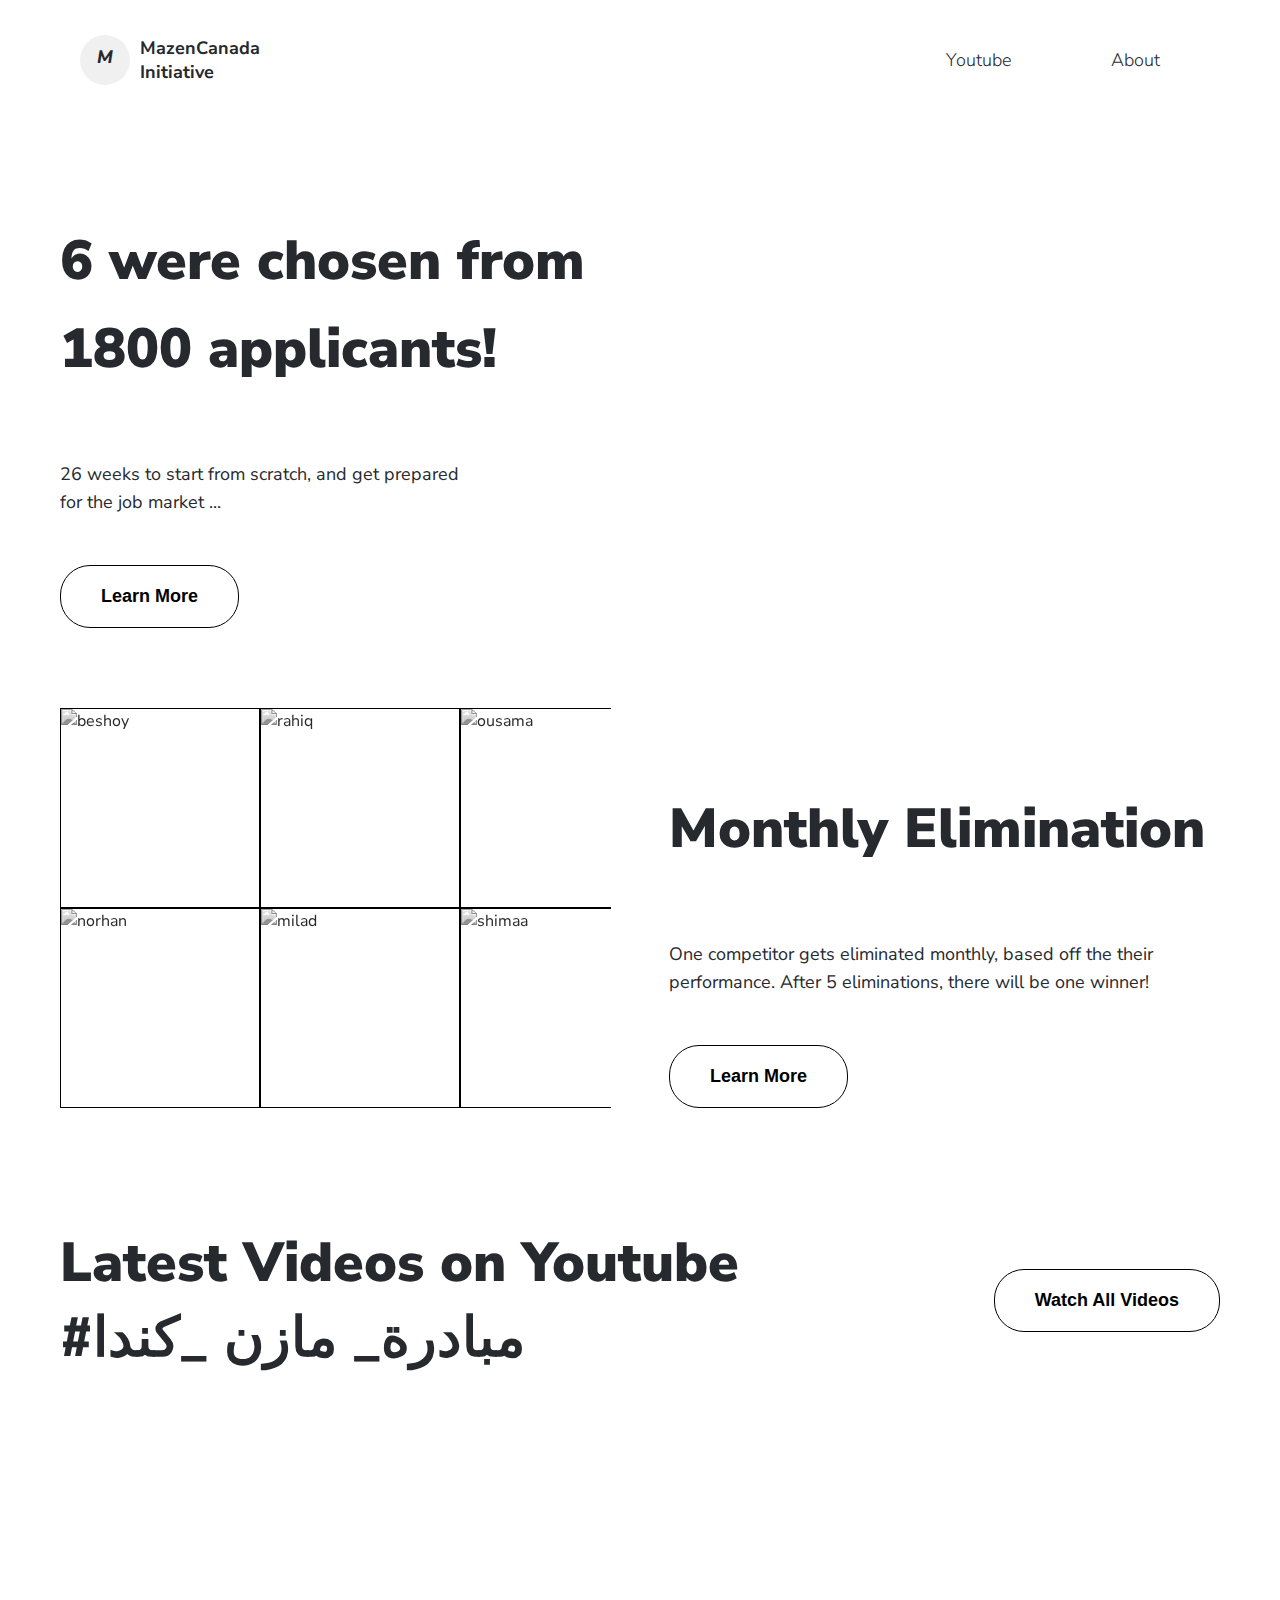
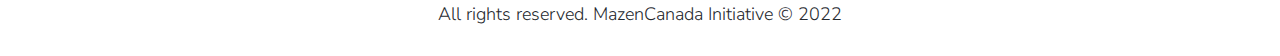
==== index.html @ f6986a7c "Add files via upload" ====
<!DOCTYPE html>
<html lang="en">
<head>
    <meta charset="UTF-8">
    <meta name="viewport" content="width=device-width, initial-scale=1.0">
    <title>Home Page</title>
    <link rel="preconnect" href="https://fonts.googleapis.com">
    <link rel="preconnect" href="https://fonts.gstatic.com" crossorigin>
    <link href="https://fonts.googleapis.com/css2?family=Nunito+Sans:ital,wght@0,200;0,300;0,400;0,600;0,700;0,800;0,900;1,200;1,300;1,400;1,600;1,700;1,800;1,900&display=swap" rel="stylesheet">
    <script src="https://kit.fontawesome.com/1a3fc10212.js" crossorigin="anonymous"></script>       <link rel="stylesheet" href="style.css">
</head>
<body>
<header>
<!--navbar-->
    <nav>
        <div id="logo">
            <span>M</span>
        <span>MazenCanada <br> Initiative </span>
</div>
        <ul class="list">
        <li class="list-item"><a href="#">Youtube</a></li>
        <li class="list-item"><a href="about.html">About</a></li>
        </ul>
    </nav>
</header>
<!--Intro Section-->
<div id="section-intro">
    <div class="section1-right">
        <h1>6 were chosen from 1800 applicants!</h1>
        <p>26 weeks to start from scratch, and get prepared <br>
            for the job market ...</p>
            <button>Learn More</button>
    </div>
    <div class="section1-left">
        <iframe width="560" height="315" src="https://www.youtube.com/embed/KopsDYBdteY" title="YouTube video player" frameborder="0" allow="accelerometer; autoplay; clipboard-write; encrypted-media; gyroscope; picture-in-picture" allowfullscreen></iframe>
    </div>
</div>
<!--Intro Section 2-->
<div id="section-intro-2">
<div class="grid">
<img src="https://ca.slack-edge.com/T03KWL6Q71S-U03MN9F2ALT-3164ac6215a7-512" alt="beshoy">
<img src="https://ca.slack-edge.com/T03KWL6Q71S-U03MFNPNQAJ-4d7bcab7f4fd-512" alt="rahiq">
<img src="https://ca.slack-edge.com/T03KWL6Q71S-U03MNAZ8VLJ-5519c543bf0c-512" alt="ousama">
<img src="https://ca.slack-edge.com/T03KWL6Q71S-U03MNAZRK6W-f6dfd2cdd8a4-512" alt="norhan">
<img src="https://ca.slack-edge.com/T03KWL6Q71S-U03MN9F61S7-f5ac47cabd04-512" alt="milad">
<img src="https://ca.slack-edge.com/T03KWL6Q71S-U03MQP2DLE8-10cdf4c47347-512" alt="shimaa">
</div>
<div>
    <h1>Monthly Elimination</h1>
    <p>One competitor gets eliminated monthly, based off the
        their performance. After 5 eliminations, there will be one
        winner!</p>
    <button>Learn More</button>
</div>
</div>

<!--Latest Videos-->
<div id="section-latestVideos">
    <div class="container">
        <div>  <h1 >Latest Videos on Youtube 
            <br>
            #مبادرة_ مازن _كندا 
         </h1></div>
        <div><button>Watch All Videos</button></div>
     
    </div>
        <div id="latest-videos">
            
    </div>
<div id="test">
    
</div>
</div>

    <!--footer-->
    <footer>   
        <p>All rights reserved. MazenCanada Initiative © 2022</p>
    </footer>
    <script src="script.js"></script>
</body>
</html>
---- style.css ----
* {
    box-sizing: border-box;
    padding: 0;
    overflow-x: hidden
  }
  body{
    font-family: 'Nunito Sans', sans-serif ;
    color:#26292E ;
    background-color: white;
    margin: 0;
    max-width: 100% ;
    overflow-x: hidden ;
  }

#logo span:first-of-type {
    background-color: rgb(240, 240, 240);
    border-radius: 50%;
    width: 50px;
    height: 50px;
    padding-top:10px;
    text-transform: capitalize;
    font-style : italic;
    font-weight: 800;
    margin: 0 10px;
    text-align: center;
}
#logo span:nth-child(2){
    font-weight: 700;

}
#logo{
    display: flex;
    justify-content: space-between;
    align-items: center;
}
nav{
    display: flex;
    justify-content: space-between;
    padding: 30px;
    font-size:18px;
    align-items: center;
    width:1200px;
    margin: 0 auto;
  
}
.list{
    display: flex;
    list-style: none;
}
.list-item a{
text-decoration: none;
color:inherit;
font-weight: 300;
margin: 0 50px;
}

#section-intro,#section-intro-2{
    width:1200px;
    display: grid;
    grid-template-columns:1fr 1fr;
    margin: 40px auto;
    padding: 20px;
    line-height: 1.6;
    column-gap: 5%;
    align-items: flex-end;
}
#section-latestVideos
{
    width:1200px;
    margin: 40px auto;
    padding: 20px;

}
#section-intro h1,#section-intro-2 h1,.container h1{
    font-size: 55px;
    font-weight:900;
}
#section-intro p,#section-intro-2 p{
    font-size:18px ;
    padding: 30px 0;
    line-height: 1.6;
}
button{
    font-size: 18px;
    font-weight: bold;
    border-radius: 30px;
    padding: 20px 40px;
    border: 1px black solid;
    background-color: white;
    cursor: pointer;

}

.grid{
    display: grid;
    grid-template-columns: repeat(3,1fr);
    grid-template-rows: repeat(2,1fr);
    
}

.grid img{
    width: 200px;
    height: 200px;
    border: 1px solid black;
    filter: grayscale(100%);
}
.grid img:hover{
    filter: grayscale(0);
}

#latest-videos {
    display: grid;
    grid-template-columns: repeat(3,1fr);
    justify-content:center;
    margin:60px 60px 20px 60px;
    
   
}
.Videos{
    width:300px ;
    height:300px;
    border: 1px solid black;
}



.container{
    display: flex;
    justify-content: space-between;
    align-items: center;
    margin-bottom: 80px;
    
}
footer p{
    font-size: 18px;
   margin: 30px auto;
    text-align: center;
    font-weight: 300;
}

.icon{
    position: relative;
    left: 130px;
    top:150px;
    color:#FF0000;
    font-size: 50px;
}

.title{
    position: relative;
    color:white;
    top:-70px;
    text-align: center;
    font-size: 15px;
    max-width: 300px;
}
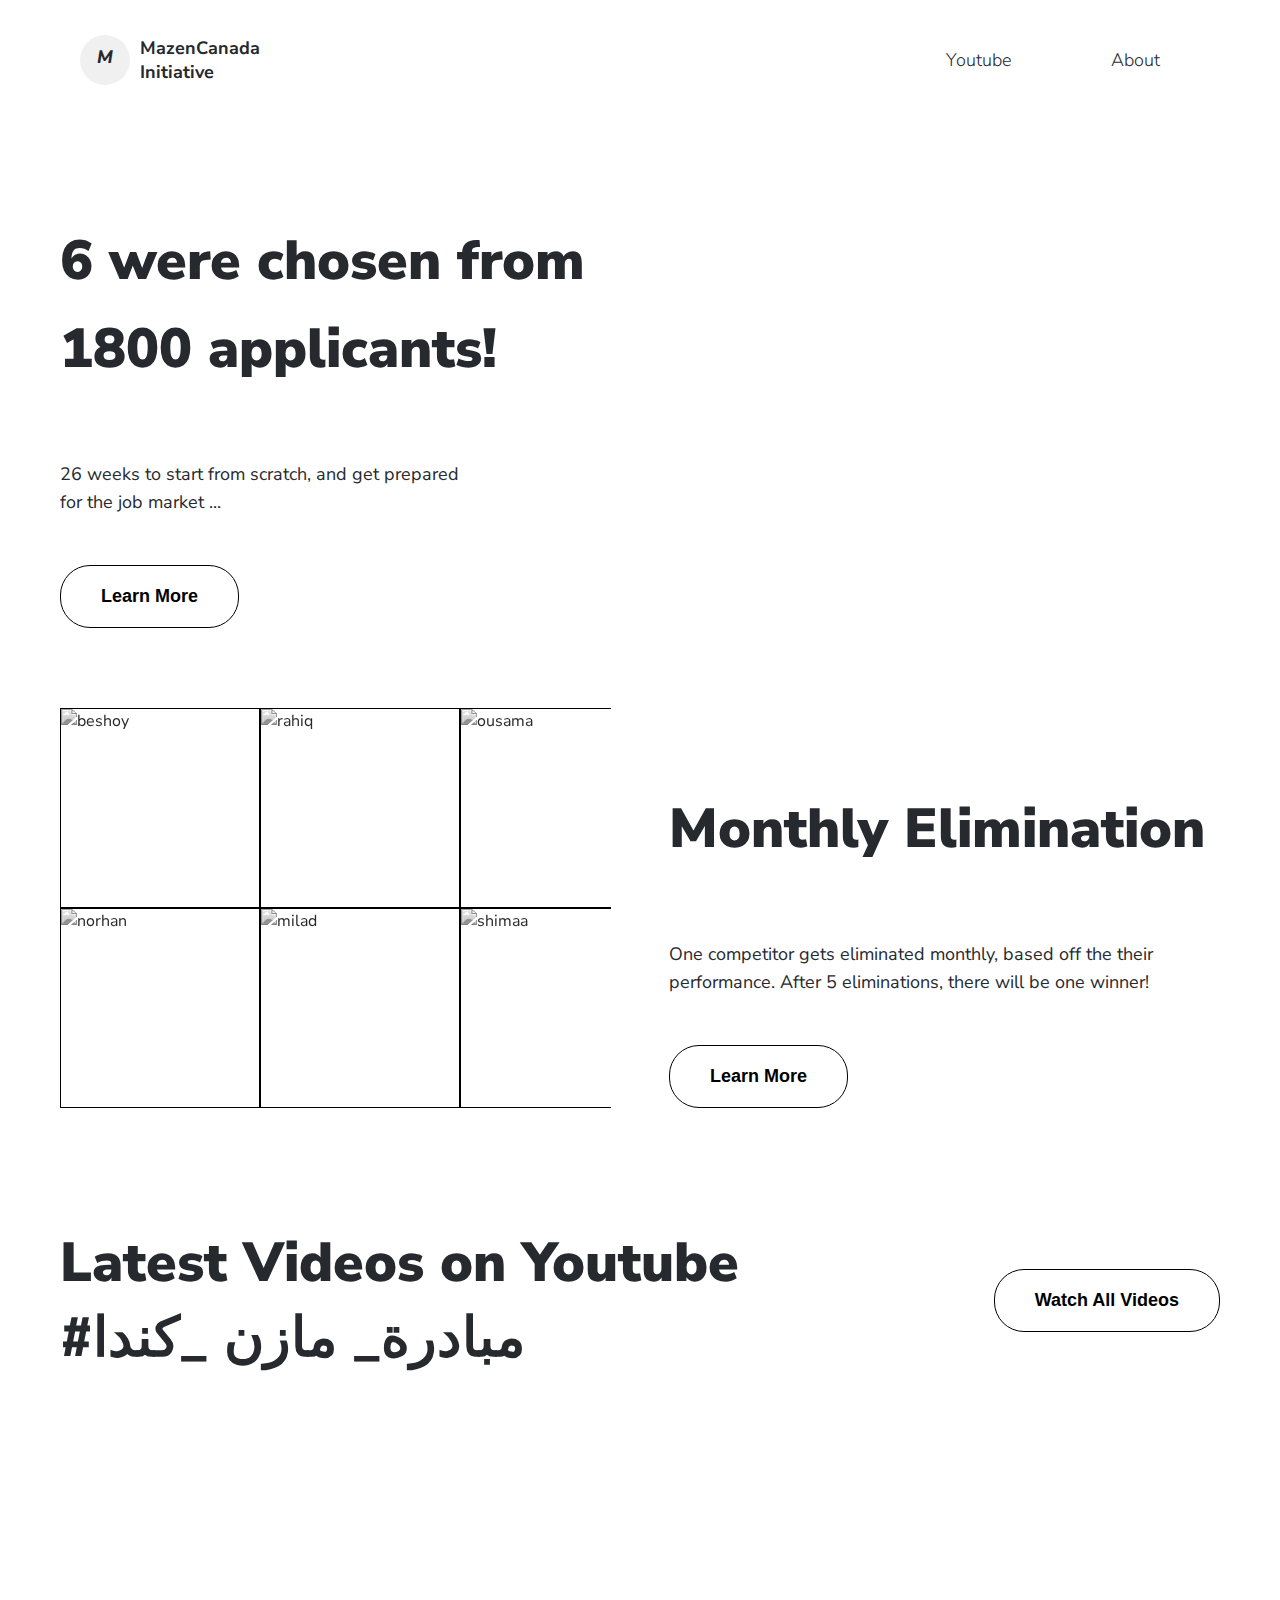
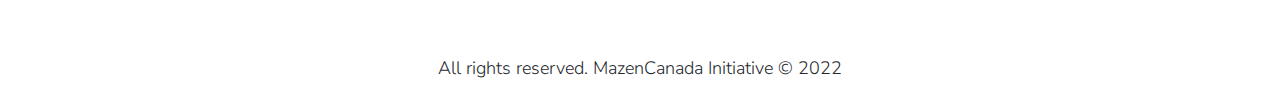
==== commit ef8c4cf7: "Update index.html" ====
--- a/index.html
+++ b/index.html
@@ -65,17 +65,40 @@
      
     </div>
         <div id="latest-videos">
-            
-    </div>
-<div id="test">
-    
+
+            <!--video1-->
+            <div class="box">
+                <img  class="img" src="">
+                <p class="Vtitle"></p>
+                <a class="clickme"><i class="fa-solid fa-play"></i></a>
+
+            </div>
+            <!--video2-->
+            <div class="box">
+                <img class="img" src="">
+                <p class="Vtitle"></p>
+                <a class="clickme"><i class="fa-solid fa-play"></i></a>
+            </div>
+
+            <!--video3-->
+            <div class="box">
+                <img class="img" src="">
+                <p class="Vtitle"></p>
+                <a class="clickme"><i class="fa-solid fa-play"></i></a>
+
+            </div>
+
+    </div>    
+
 </div>
 </div>
 
     <!--footer-->
     <footer>   
         <p>All rights reserved. MazenCanada Initiative © 2022</p>
-    </footer>
+        </footer>
+
+
     <script src="script.js"></script>
 </body>
-</html>+</html>
--- a/style.css
+++ b/style.css
@@ -140,16 +140,21 @@
 
 .icon{
     position: relative;
-    left: 130px;
-    top:150px;
+    left: 170px;
+    top:-80px;
     color:#FF0000;
     font-size: 50px;
 }
 
+
+.icon:hover{
+    color:#ffd3d3
+}
 .title{
     position: relative;
     color:white;
     top:-70px;
+    left:40px;
     text-align: center;
     font-size: 15px;
     max-width: 300px;
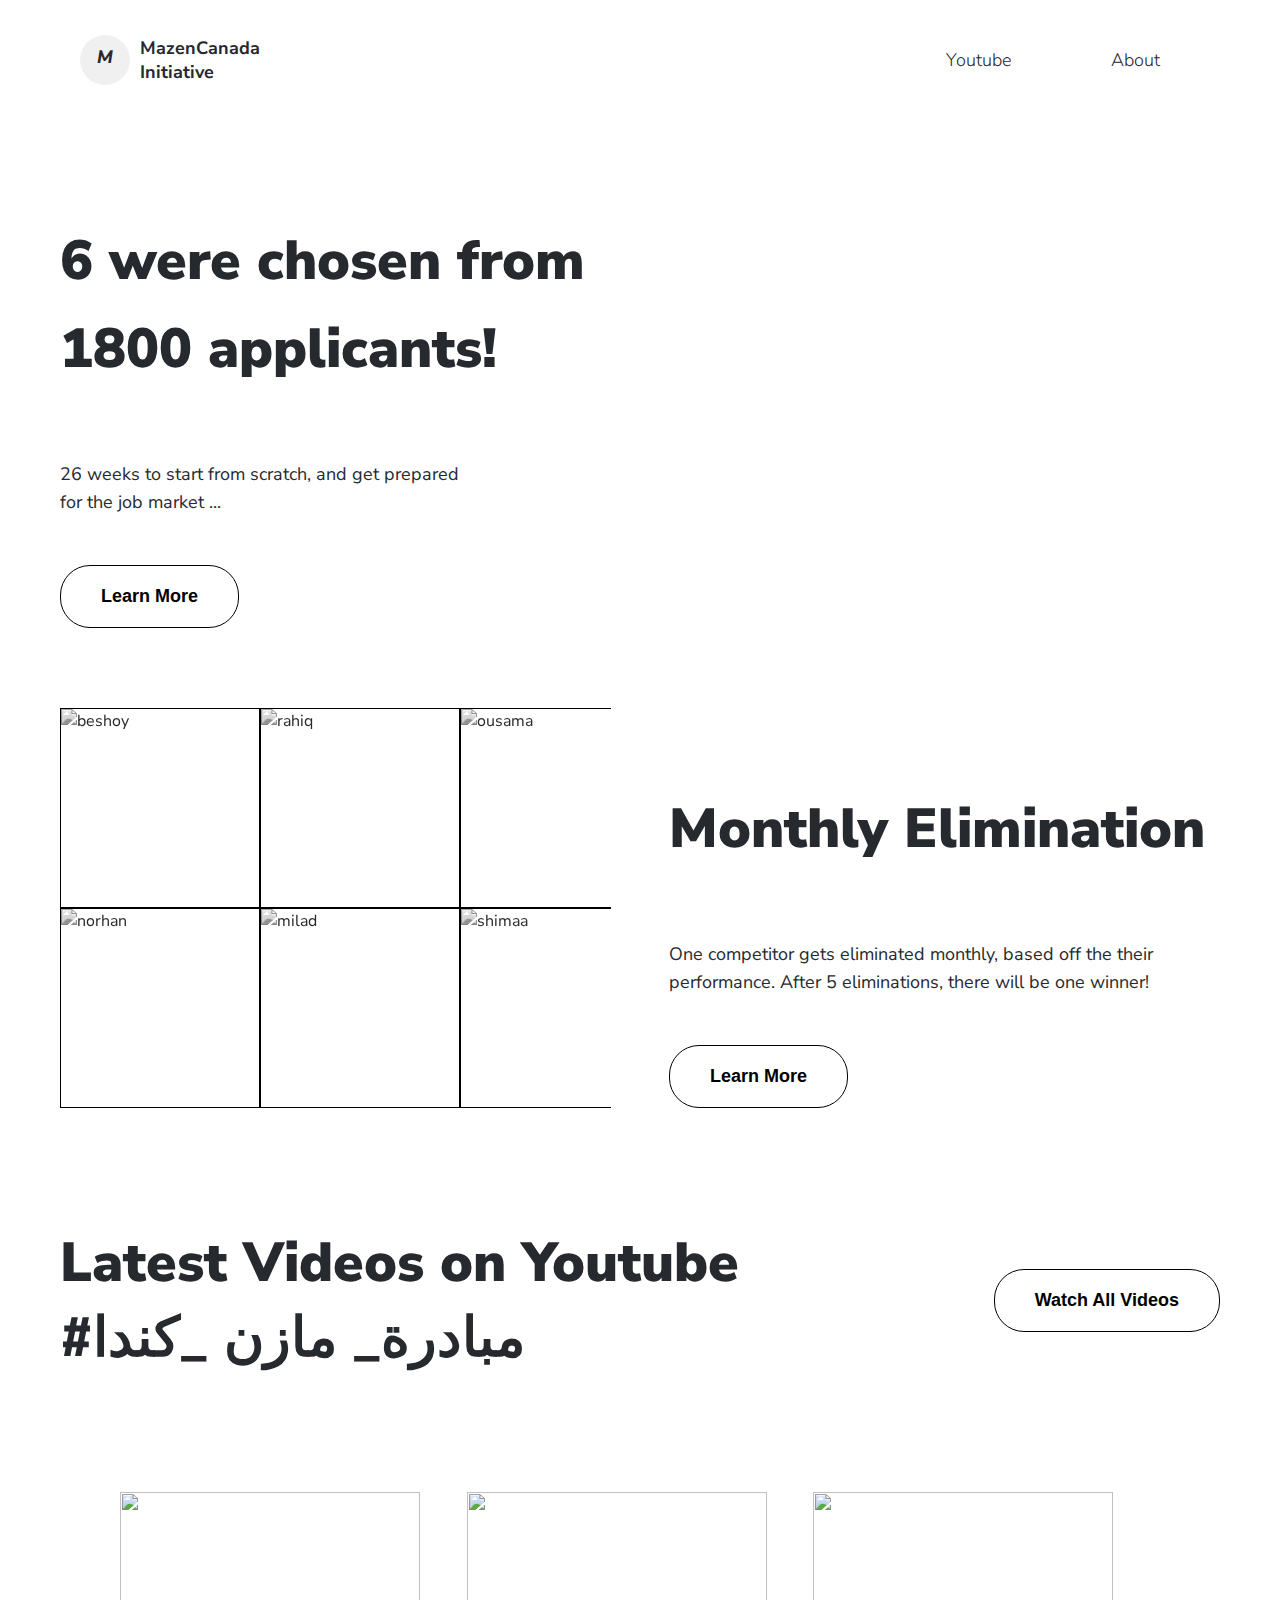
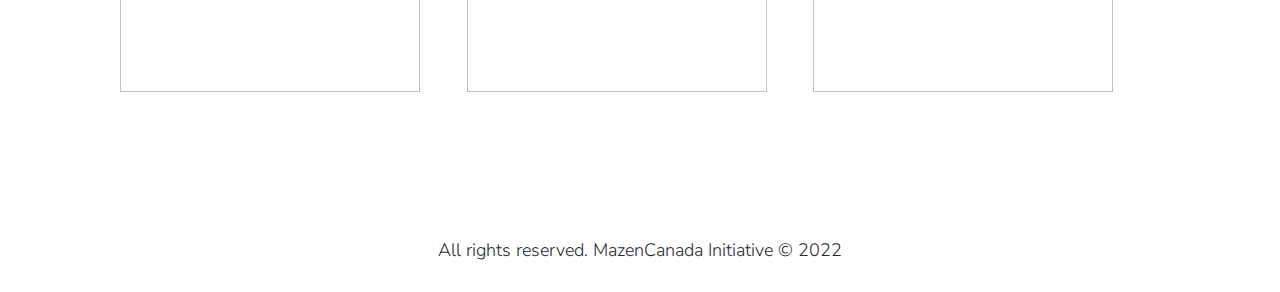
==== commit fb3d164b: "Add files via upload" ====
--- a/index.html
+++ b/index.html
@@ -101,4 +101,4 @@
 
     <script src="script.js"></script>
 </body>
-</html>
+</html>--- a/style.css
+++ b/style.css
@@ -138,25 +138,30 @@
     font-weight: 300;
 }
 
-.icon{
+
+.Vtitle{
     position: relative;
-    left: 170px;
-    top:-80px;
-    color:#FF0000;
-    font-size: 50px;
-}
-
-
-.icon:hover{
-    color:#ffd3d3
-}
-.title{
-    position: relative;
-    color:white;
+    color:rgb(12, 12, 12);
     top:-70px;
-    left:40px;
     text-align: center;
     font-size: 15px;
     max-width: 300px;
+    background-color: rgba(255, 255, 255, 0.642);
 }
 
+.img{
+    width: 300px;
+    height: 200px;
+}
+
+ .fa-play{
+    position: relative;
+    color:red;
+    font-size: 50px;
+    top:-190px;
+    left:130px;
+}
+
+iframe{
+    border:none;
+}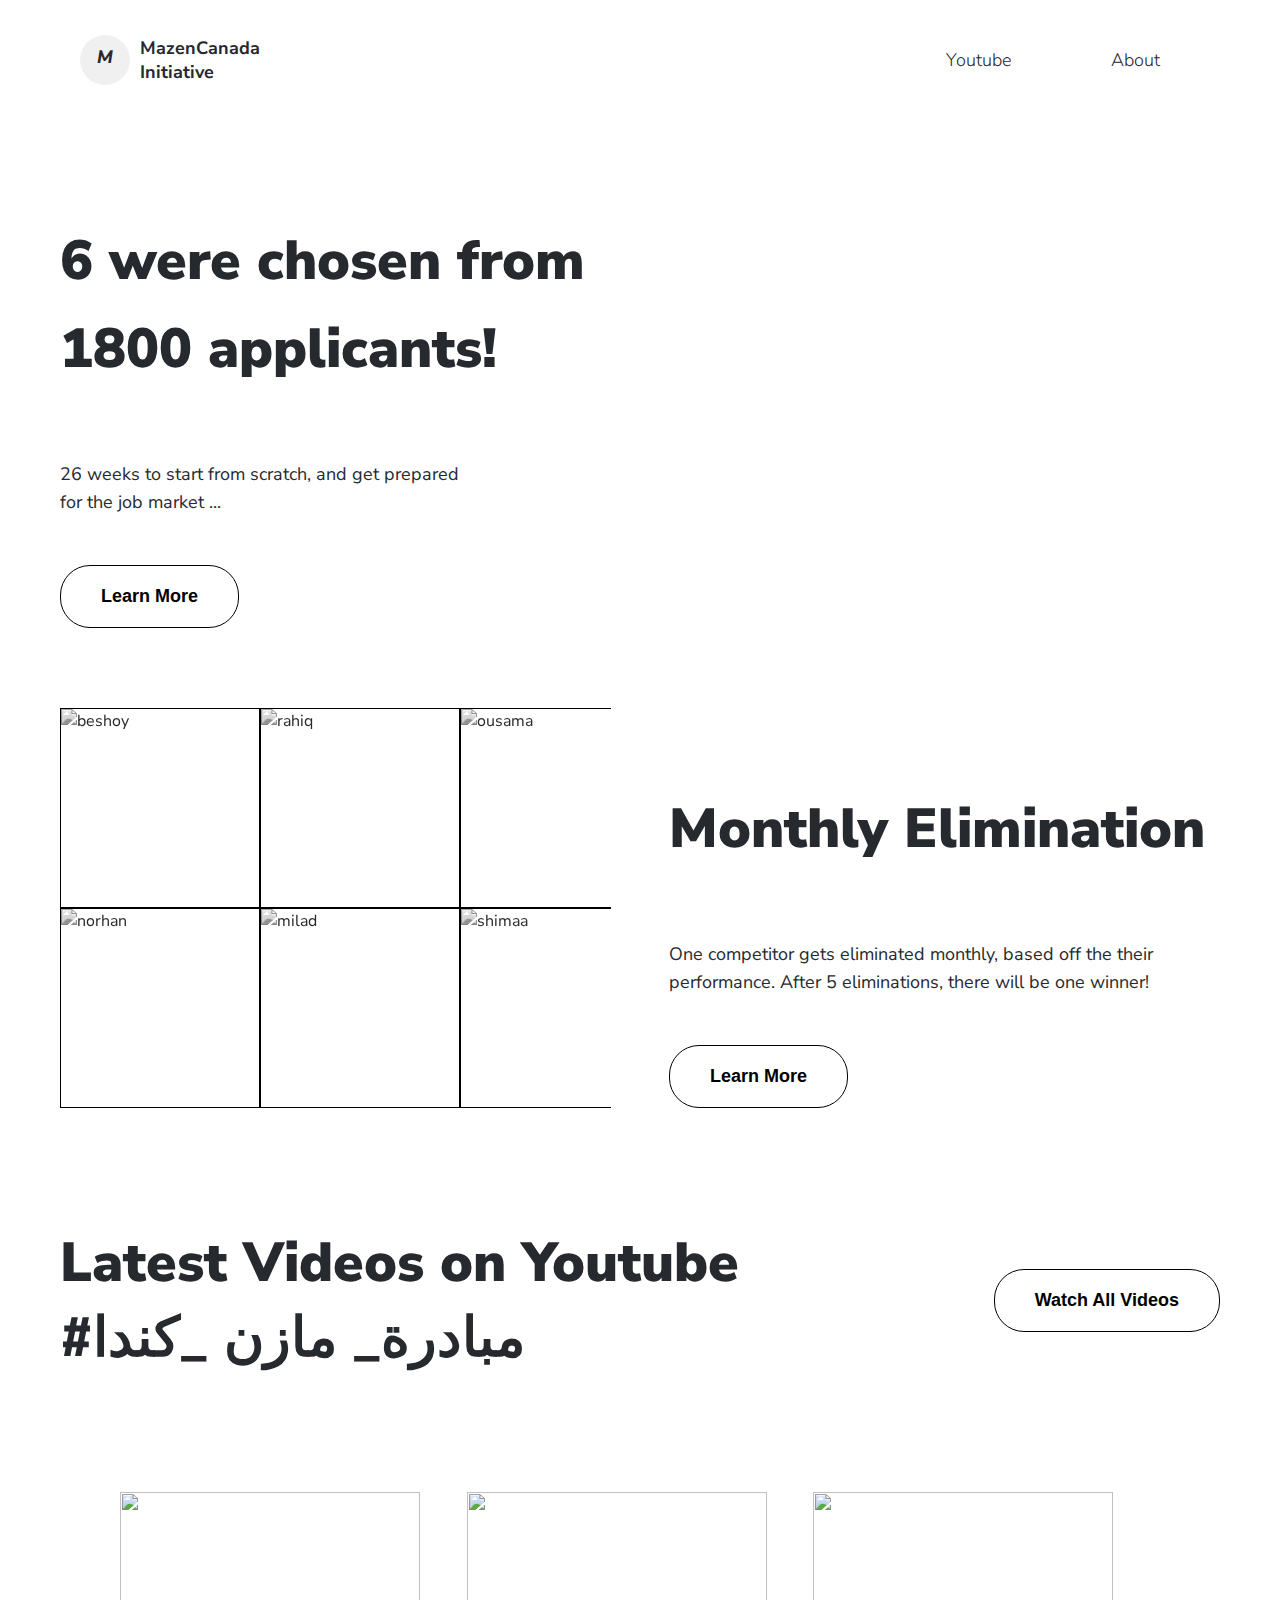
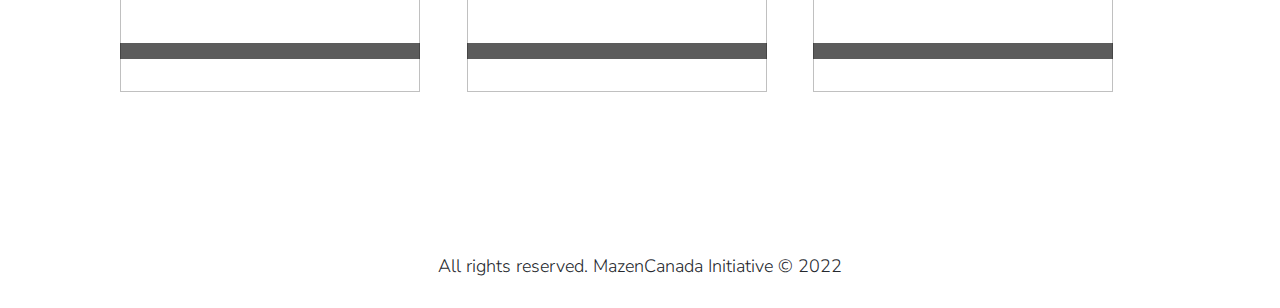
==== commit 46eb7f3f: "Merge 0b2512fff3955fc32dcaa76280cba8467fe08201 into 2d328f704aae29b626c9f0f95b76e9291bcb0612" ====
--- a/index.html
+++ b/index.html
@@ -69,22 +69,22 @@
             <!--video1-->
             <div class="box">
                 <img  class="img" src="">
-                <p class="Vtitle"></p>
-                <a class="clickme"><i class="fa-solid fa-play"></i></a>
+                <p class="videoTitle"></p>
+                <a class="playIcon"><i class="fa-solid fa-play"></i></a>
 
             </div>
             <!--video2-->
             <div class="box">
                 <img class="img" src="">
-                <p class="Vtitle"></p>
-                <a class="clickme"><i class="fa-solid fa-play"></i></a>
+                <p class="videoTitle"></p>
+                <a class="playIcon"><i class="fa-solid fa-play"></i></a>
             </div>
 
             <!--video3-->
             <div class="box">
                 <img class="img" src="">
-                <p class="Vtitle"></p>
-                <a class="clickme"><i class="fa-solid fa-play"></i></a>
+                <p class="videoTitle"></p>
+                <a class="playIcon"><i class="fa-solid fa-play"></i></a>
 
             </div>
 
@@ -101,4 +101,4 @@
 
     <script src="script.js"></script>
 </body>
-</html>+</html>
--- a/style.css
+++ b/style.css
@@ -138,15 +138,15 @@
     font-weight: 300;
 }
 
-
-.Vtitle{
+   .videoTitle {
     position: relative;
-    color:rgb(12, 12, 12);
-    top:-70px;
+    color: rgb(255 255 255);
+    top: -70px;
     text-align: center;
     font-size: 15px;
     max-width: 300px;
-    background-color: rgba(255, 255, 255, 0.642);
+    padding: 8px;
+    background-color: rgb(0 0 0 / 64%);
 }
 
 .img{
@@ -164,4 +164,4 @@
 
 iframe{
     border:none;
-}+}
